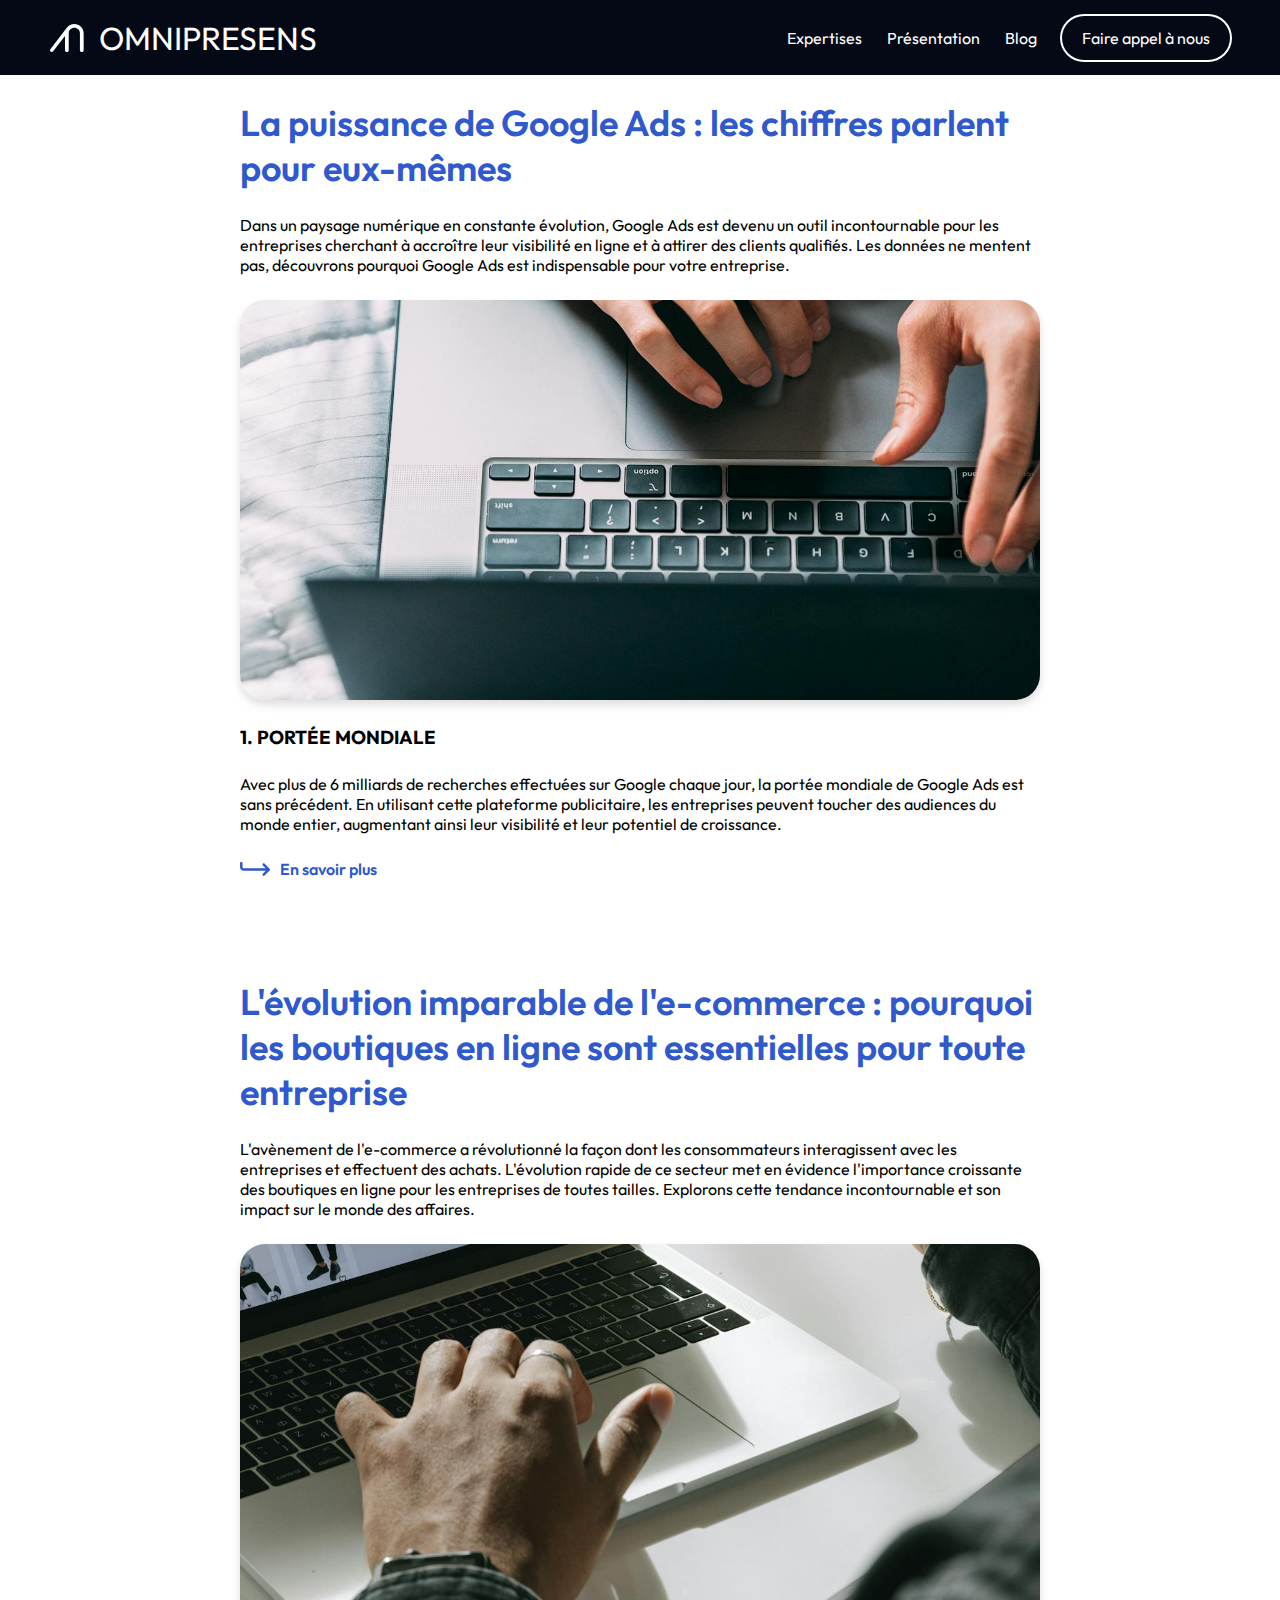
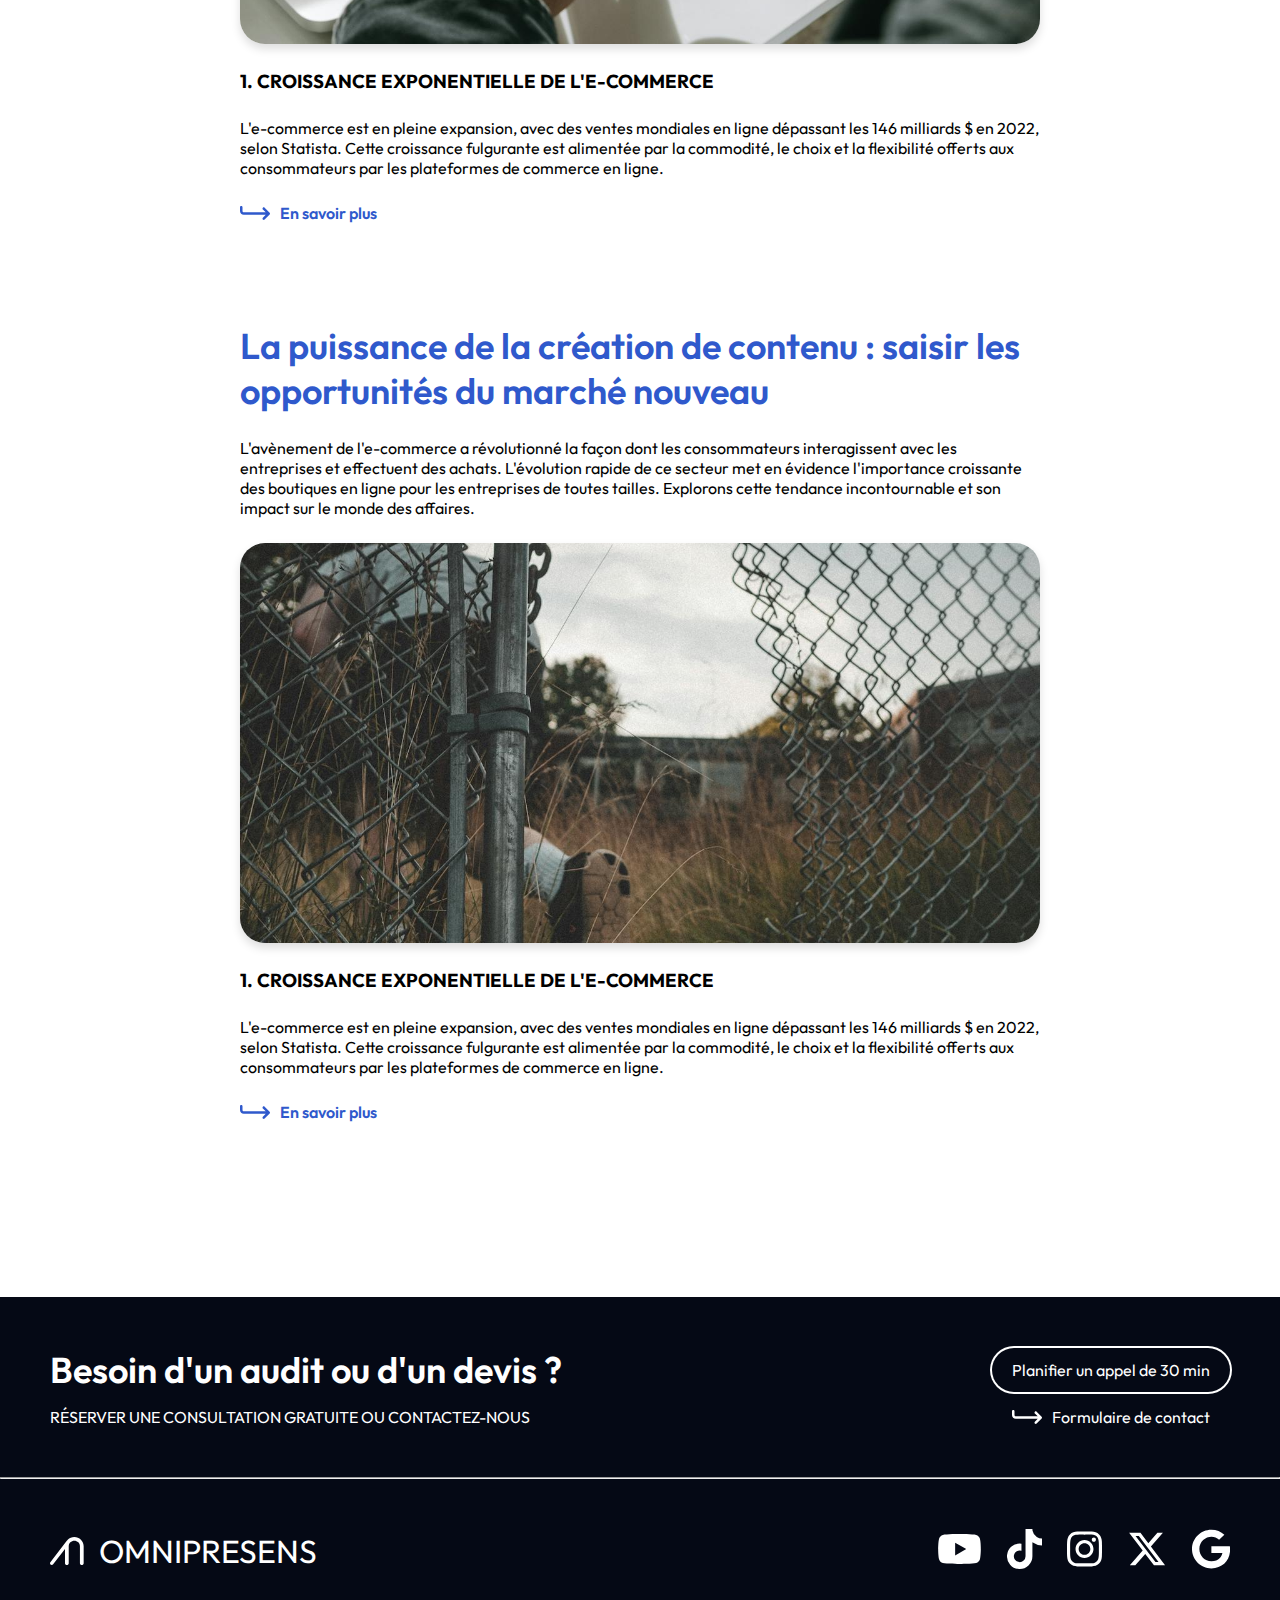
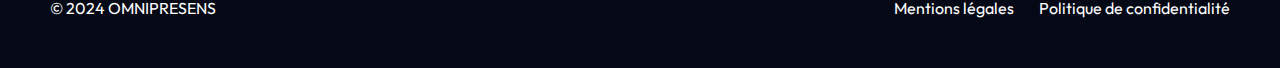
==== blog.html @ 5e4d5cdb "Update Blog" ====
<!DOCTYPE html>
<html lang="fr">
<head>
    <meta charset="UTF-8">
    <meta name="viewport" content="width=device-width, initial-scale=1.0">
    <title>Document</title>

    <link rel="stylesheet" href="style.css">
    <style>
        header {
            position: sticky !important;
            top: 0;
            left: 0;
        }

        #article__container {
            display: grid;
            gap: 100px;
            padding: 25px;
            margin-top: 0;
        }
        .article__view {
            display: flex;
            flex-direction: column;
            gap: 25px;
            width: min(800px, 100%);
            margin: 0 auto;
        }
        .article__view h2:hover {
            text-decoration: underline;
        }
        .article__view img {
            max-height: 400px;
            border-radius: 25px;
            box-shadow: 0 5px 10px 0 #00000022;
        }
    </style>
</head>
<body>


    <header class="dark" style="position: relative;">
        <nav>
            <ul>
                <li>
                    <a href="./index.html">
                        <svg width="61" height="50" viewBox="0 0 61 50" fill="none" xmlns="http://www.w3.org/2000/svg"><path fill-rule="evenodd" clip-rule="evenodd" d="M30.3488 16.6667H33.4434L33.4433 46.6667C33.4433 48.5076 31.951 50 30.11 50C28.2691 50 26.7767 48.5076 26.7767 46.6667L26.7767 21.3048L5.61653 48.7796C5.02387 49.5492 4.10759 50 3.1363 50C0.538128 50 -0.929254 47.0177 0.656084 44.9593L29.6411 7.32437C30.2302 6.45404 30.9044 5.63541 31.6582 4.88155C34.7838 1.75595 39.0231 0 43.4433 0C47.8636 0 52.1029 1.75595 55.2285 4.88155C58.3541 8.00716 60.11 12.2464 60.11 16.6667H53.4434C53.4434 14.0145 52.3898 11.471 50.5144 9.5956C48.6391 7.72023 46.0955 6.66666 43.4433 6.66666C40.7912 6.66666 38.2476 7.72023 36.3723 9.5956C34.4969 11.471 33.4433 14.0145 33.4433 16.6667L30.3488 16.6667ZM53.4433 46.6667C53.4433 48.5076 54.9357 50 56.7767 50C58.6176 50 60.11 48.5076 60.11 46.6667L60.11 16.6667H53.4433V46.6667Z" fill="#050915"/></svg>
                        OMNIPRESENS
                    </a>
                </li>
                <li><a href="./index.html">Expertises</a></li>
                <li><a href="">Présentation</a></li>
                <li><a href="./blog.html">Blog</a></li>
                <li><a href="" class="btn">Faire appel à nous</a></li>
                <li id="burger_menu" onclick="toggleNav()"><svg width="25" height="24" viewBox="0 0 25 24" fill="none" xmlns="http://www.w3.org/2000/svg"><rect x="10" y="0.5" width="15" height="3" rx="1.5" fill="white"/><rect y="10.5" width="25" height="3" rx="1.5" fill="white"/><rect x="5" y="20.5" width="20" height="3" rx="1.5" fill="white"/></svg></li>
            </ul>
            <ul id="nav_slider">
                <li><a href="./index.html">Expertises</a></li>
                <li><a href="">Présentation</a></li>
                <li><a href="./blog.html">Blog</a></li>
                <li><a href="" class="btn">Faire appel à nous</a></li>
            </ul>
        </nav>
    </header>


    <section id="article__container">
        
        <div class="article__view">
            <a href="./articles/La_puissance_de_Google_Ads.html"><h2 class="blue">La puissance de Google Ads : les chiffres parlent pour eux-mêmes</h2></a>
            <p>Dans un paysage numérique en constante évolution, Google Ads est devenu un outil incontournable pour les entreprises cherchant à accroître leur visibilité en ligne et à attirer des clients qualifiés. Les données ne mentent pas, découvrons pourquoi Google Ads est indispensable pour votre entreprise.</p>
            <img src="./images/pexels-greta-hoffman-7675870.jpg" alt="">
            <h3>1. Portée Mondiale</h3>
            <p>Avec plus de 6 milliards de recherches effectuées sur Google chaque jour, la portée mondiale de Google Ads est sans précédent. En utilisant cette plateforme publicitaire, les entreprises peuvent toucher des audiences du monde entier, augmentant ainsi leur visibilité et leur potentiel de croissance.</p>
            <a href="./articles/La_puissance_de_Google_Ads.html" class="btn2">
                <svg width="30" height="14" viewBox="0 0 30 14" fill="none" xmlns="http://www.w3.org/2000/svg"><path d="M2.50012 1.37326C2.50012 0.681819 1.9415 0.123198 1.25006 0.123198C0.55862 0.123198 -2.44181e-08 0.681819 -5.46419e-08 1.37326L-2.18568e-07 5.12344C-3.09068e-07 7.19386 1.67977 8.87363 3.75018 8.87363L25.7312 8.87363L22.8639 11.741C22.3756 12.2293 22.3756 13.0223 22.8639 13.5106C23.3522 13.9989 24.1452 13.9989 24.6335 13.5106L29.6338 8.51033C30.1221 8.02202 30.1221 7.22901 29.6338 6.74071L24.6335 1.74047C24.1452 1.25216 23.3522 1.25216 22.8639 1.74047C22.3756 2.22877 22.3756 3.02178 22.8639 3.51008L25.7312 6.3735L3.75018 6.3735C3.05874 6.3735 2.50012 5.81488 2.50012 5.12344L2.50012 1.37326Z" fill="#2F59CC"/></svg>
                En savoir plus
            </a>
        </div>

        <div class="article__view">
            <a href="./articles/L_evolution_imparable_de_l_e-commerce.html"><h2 class="blue">L'évolution imparable de l'e-commerce : pourquoi les boutiques en ligne sont essentielles pour toute entreprise</h2></a>
            <p>L'avènement de l'e-commerce a révolutionné la façon dont les consommateurs interagissent avec les entreprises et effectuent des achats. L'évolution rapide de ce secteur met en évidence l'importance croissante des boutiques en ligne pour les entreprises de toutes tailles. Explorons cette tendance incontournable et son impact sur le monde des affaires.</p>
            <img src="./images/pexels-ivan-samkov-7620629.jpg" alt="">
            <h3>1. Croissance Exponentielle de l'E-commerce</h3>
            <p>L'e-commerce est en pleine expansion, avec des ventes mondiales en ligne dépassant les 146 milliards $ en 2022, selon Statista. Cette croissance fulgurante est alimentée par la commodité, le choix et la flexibilité offerts aux consommateurs par les plateformes de commerce en ligne.</p>
            <a href="./articles/L_evolution_imparable_de_l_e-commerce.html" class="btn2">
                <svg width="30" height="14" viewBox="0 0 30 14" fill="none" xmlns="http://www.w3.org/2000/svg"><path d="M2.50012 1.37326C2.50012 0.681819 1.9415 0.123198 1.25006 0.123198C0.55862 0.123198 -2.44181e-08 0.681819 -5.46419e-08 1.37326L-2.18568e-07 5.12344C-3.09068e-07 7.19386 1.67977 8.87363 3.75018 8.87363L25.7312 8.87363L22.8639 11.741C22.3756 12.2293 22.3756 13.0223 22.8639 13.5106C23.3522 13.9989 24.1452 13.9989 24.6335 13.5106L29.6338 8.51033C30.1221 8.02202 30.1221 7.22901 29.6338 6.74071L24.6335 1.74047C24.1452 1.25216 23.3522 1.25216 22.8639 1.74047C22.3756 2.22877 22.3756 3.02178 22.8639 3.51008L25.7312 6.3735L3.75018 6.3735C3.05874 6.3735 2.50012 5.81488 2.50012 5.12344L2.50012 1.37326Z" fill="#2F59CC"/></svg>
                En savoir plus
            </a>
        </div>

        <div class="article__view">
            <a href="./articles/La_puissance_de_la_création_de_contenu.html"><h2 class="blue">La puissance de la création de contenu : saisir les opportunités du marché nouveau</h2></a>
            <p>L'avènement de l'e-commerce a révolutionné la façon dont les consommateurs interagissent avec les entreprises et effectuent des achats. L'évolution rapide de ce secteur met en évidence l'importance croissante des boutiques en ligne pour les entreprises de toutes tailles. Explorons cette tendance incontournable et son impact sur le monde des affaires.</p>
            <img src="./images/pexels-zachtheshoota-2953898.jpg" alt="">
            <h3>1. Croissance Exponentielle de l'E-commerce</h3>
            <p>L'e-commerce est en pleine expansion, avec des ventes mondiales en ligne dépassant les 146 milliards $ en 2022, selon Statista. Cette croissance fulgurante est alimentée par la commodité, le choix et la flexibilité offerts aux consommateurs par les plateformes de commerce en ligne.</p>
            <a href="./articles/La_puissance_de_la_création_de_contenu.html" class="btn2">
                <svg width="30" height="14" viewBox="0 0 30 14" fill="none" xmlns="http://www.w3.org/2000/svg"><path d="M2.50012 1.37326C2.50012 0.681819 1.9415 0.123198 1.25006 0.123198C0.55862 0.123198 -2.44181e-08 0.681819 -5.46419e-08 1.37326L-2.18568e-07 5.12344C-3.09068e-07 7.19386 1.67977 8.87363 3.75018 8.87363L25.7312 8.87363L22.8639 11.741C22.3756 12.2293 22.3756 13.0223 22.8639 13.5106C23.3522 13.9989 24.1452 13.9989 24.6335 13.5106L29.6338 8.51033C30.1221 8.02202 30.1221 7.22901 29.6338 6.74071L24.6335 1.74047C24.1452 1.25216 23.3522 1.25216 22.8639 1.74047C22.3756 2.22877 22.3756 3.02178 22.8639 3.51008L25.7312 6.3735L3.75018 6.3735C3.05874 6.3735 2.50012 5.81488 2.50012 5.12344L2.50012 1.37326Z" fill="#2F59CC"/></svg>
                En savoir plus
            </a>
        </div>

    </section>


    <footer class="dark">

        <div class="devis">
            <div>
                <h2>Besoin d'un audit ou d'un devis ?</h2>
                <p class="uppercase">Réserver une consultation gratuite ou contactez-nous</p>
            </div>
            <div>
                <a href="" class="btn">Planifier un appel de 30 min</a>
                <a href="" class="btn2">
                    <svg width="30" height="14" viewBox="0 0 30 14" fill="none" xmlns="http://www.w3.org/2000/svg"><path d="M2.50012 1.37326C2.50012 0.681819 1.9415 0.123198 1.25006 0.123198C0.55862 0.123198 -2.44181e-08 0.681819 -5.46419e-08 1.37326L-2.18568e-07 5.12344C-3.09068e-07 7.19386 1.67977 8.87363 3.75018 8.87363L25.7312 8.87363L22.8639 11.741C22.3756 12.2293 22.3756 13.0223 22.8639 13.5106C23.3522 13.9989 24.1452 13.9989 24.6335 13.5106L29.6338 8.51033C30.1221 8.02202 30.1221 7.22901 29.6338 6.74071L24.6335 1.74047C24.1452 1.25216 23.3522 1.25216 22.8639 1.74047C22.3756 2.22877 22.3756 3.02178 22.8639 3.51008L25.7312 6.3735L3.75018 6.3735C3.05874 6.3735 2.50012 5.81488 2.50012 5.12344L2.50012 1.37326Z" fill="#2F59CC"/></svg>
                    Formulaire de contact
                </a>
            </div>
        </div>

        <hr>

        <div id="footer">
            <div>
                <a href="./index.html">
                    <svg width="61" height="50" viewBox="0 0 61 50" fill="none" xmlns="http://www.w3.org/2000/svg"><path fill-rule="evenodd" clip-rule="evenodd" d="M30.3488 16.6667H33.4434L33.4433 46.6667C33.4433 48.5076 31.951 50 30.11 50C28.2691 50 26.7767 48.5076 26.7767 46.6667L26.7767 21.3048L5.61653 48.7796C5.02387 49.5492 4.10759 50 3.1363 50C0.538128 50 -0.929254 47.0177 0.656084 44.9593L29.6411 7.32437C30.2302 6.45404 30.9044 5.63541 31.6582 4.88155C34.7838 1.75595 39.0231 0 43.4433 0C47.8636 0 52.1029 1.75595 55.2285 4.88155C58.3541 8.00716 60.11 12.2464 60.11 16.6667H53.4434C53.4434 14.0145 52.3898 11.471 50.5144 9.5956C48.6391 7.72023 46.0955 6.66666 43.4433 6.66666C40.7912 6.66666 38.2476 7.72023 36.3723 9.5956C34.4969 11.471 33.4433 14.0145 33.4433 16.6667L30.3488 16.6667ZM53.4433 46.6667C53.4433 48.5076 54.9357 50 56.7767 50C58.6176 50 60.11 48.5076 60.11 46.6667L60.11 16.6667H53.4433V46.6667Z" fill="#050915"/></svg>
                    OMNIPRESENS
                </a>
                <a href=""><svg xmlns="http://www.w3.org/2000/svg" viewBox="0 0 576 512"><!--!Font Awesome Free 6.5.2 by @fontawesome - https://fontawesome.com License - https://fontawesome.com/license/free Copyright 2024 Fonticons, Inc.--><path d="M549.7 124.1c-6.3-23.7-24.8-42.3-48.3-48.6C458.8 64 288 64 288 64S117.2 64 74.6 75.5c-23.5 6.3-42 24.9-48.3 48.6-11.4 42.9-11.4 132.3-11.4 132.3s0 89.4 11.4 132.3c6.3 23.7 24.8 41.5 48.3 47.8C117.2 448 288 448 288 448s170.8 0 213.4-11.5c23.5-6.3 42-24.2 48.3-47.8 11.4-42.9 11.4-132.3 11.4-132.3s0-89.4-11.4-132.3zm-317.5 213.5V175.2l142.7 81.2-142.7 81.2z"/></svg></a>
                <a href=""><svg xmlns="http://www.w3.org/2000/svg" viewBox="0 0 448 512"><!--!Font Awesome Free 6.5.2 by @fontawesome - https://fontawesome.com License - https://fontawesome.com/license/free Copyright 2024 Fonticons, Inc.--><path d="M448 209.9a210.1 210.1 0 0 1 -122.8-39.3V349.4A162.6 162.6 0 1 1 185 188.3V278.2a74.6 74.6 0 1 0 52.2 71.2V0l88 0a121.2 121.2 0 0 0 1.9 22.2h0A122.2 122.2 0 0 0 381 102.4a121.4 121.4 0 0 0 67 20.1z"/></svg></a>
                <a href="https://www.instagram.com/omnipresens.fr/" target="_blank"><svg xmlns="http://www.w3.org/2000/svg" viewBox="0 0 448 512"><!--!Font Awesome Free 6.5.2 by @fontawesome - https://fontawesome.com License - https://fontawesome.com/license/free Copyright 2024 Fonticons, Inc.--><path d="M224.1 141c-63.6 0-114.9 51.3-114.9 114.9s51.3 114.9 114.9 114.9S339 319.5 339 255.9 287.7 141 224.1 141zm0 189.6c-41.1 0-74.7-33.5-74.7-74.7s33.5-74.7 74.7-74.7 74.7 33.5 74.7 74.7-33.6 74.7-74.7 74.7zm146.4-194.3c0 14.9-12 26.8-26.8 26.8-14.9 0-26.8-12-26.8-26.8s12-26.8 26.8-26.8 26.8 12 26.8 26.8zm76.1 27.2c-1.7-35.9-9.9-67.7-36.2-93.9-26.2-26.2-58-34.4-93.9-36.2-37-2.1-147.9-2.1-184.9 0-35.8 1.7-67.6 9.9-93.9 36.1s-34.4 58-36.2 93.9c-2.1 37-2.1 147.9 0 184.9 1.7 35.9 9.9 67.7 36.2 93.9s58 34.4 93.9 36.2c37 2.1 147.9 2.1 184.9 0 35.9-1.7 67.7-9.9 93.9-36.2 26.2-26.2 34.4-58 36.2-93.9 2.1-37 2.1-147.8 0-184.8zM398.8 388c-7.8 19.6-22.9 34.7-42.6 42.6-29.5 11.7-99.5 9-132.1 9s-102.7 2.6-132.1-9c-19.6-7.8-34.7-22.9-42.6-42.6-11.7-29.5-9-99.5-9-132.1s-2.6-102.7 9-132.1c7.8-19.6 22.9-34.7 42.6-42.6 29.5-11.7 99.5-9 132.1-9s102.7-2.6 132.1 9c19.6 7.8 34.7 22.9 42.6 42.6 11.7 29.5 9 99.5 9 132.1s2.7 102.7-9 132.1z"/></svg></a>
                <a href=""><svg xmlns="http://www.w3.org/2000/svg" viewBox="0 0 512 512"><!--!Font Awesome Free 6.5.2 by @fontawesome - https://fontawesome.com License - https://fontawesome.com/license/free Copyright 2024 Fonticons, Inc.--><path d="M389.2 48h70.6L305.6 224.2 487 464H345L233.7 318.6 106.5 464H35.8L200.7 275.5 26.8 48H172.4L272.9 180.9 389.2 48zM364.4 421.8h39.1L151.1 88h-42L364.4 421.8z"/></svg></a>
                <a href=""><svg xmlns="http://www.w3.org/2000/svg" viewBox="0 0 488 512"><!--!Font Awesome Free 6.5.2 by @fontawesome - https://fontawesome.com License - https://fontawesome.com/license/free Copyright 2024 Fonticons, Inc.--><path d="M488 261.8C488 403.3 391.1 504 248 504 110.8 504 0 393.2 0 256S110.8 8 248 8c66.8 0 123 24.5 166.3 64.9l-67.5 64.9C258.5 52.6 94.3 116.6 94.3 256c0 86.5 69.1 156.6 153.7 156.6 98.2 0 135-70.4 140.8-106.9H248v-85.3h236.1c2.3 12.7 3.9 24.9 3.9 41.4z"/></svg></a>
            </div>
            <div>
                <p>© 2024 OMNIPRESENS</p>
                <a href="">Mentions légales</a>
                <a href="">Politique de confidentialité</a>
            </div>
        </div>

    </footer>



    <script src="./script.js"></script>

    
</body>
</html>
---- style.css ----
@import url('https://fonts.googleapis.com/css2?family=Outfit:wght@100..900&display=swap');

/* // <uniquifier>: Use a unique and descriptive class name
// <weight>: Use a value from 100 to 900 */

.outfit-regular {
    font-family: "Outfit", sans-serif;
    font-optical-sizing: auto;
    font-weight: 400;
    font-style: normal;
}


:root {
    --main-color: #2f59cc;
    --bg-color: #050915;
    --gray-color: #9DA2AF;
    --marge: 50px;
    --decal: 50px;
    --min-size: 1380px;
    --max-size: 1380px;
}


*,
*::before,
*::after {
    position: relative;
    box-sizing: border-box;
    padding: 0;
    margin: 0;
    list-style: none;
    color: #000;
    text-decoration: none;
}


.btn {
    text-align: center;
    padding: 12px 20px;
    border-radius: 100vh;
    box-shadow: 0 0 0 2px var(--main-color);
    color: var(--main-color);
    width: fit-content;
    font-weight: 600;
    transition: all 150ms ease-out;
}
.btn:hover {
    background-color: var(--main-color);
    color: #fff;
}
.btn2 {
    display: flex;
    align-items: center;
    gap: 10px;
    font-weight: 600;
    color: var(--main-color);
    width: fit-content;
}

.container {
    display: flex;
    align-items: center;
    max-width: var(--min-size);
    gap: var(--marge);
    margin: 0 auto;
    flex-wrap: wrap;
    /* overflow: hidden; */
    padding: var(--marge);
}
.container > * {
    display: flex;
    flex-direction: column;
    gap: 25px;
    flex-grow: 1;
    flex-basis: 0;
}
/* .container > div::before {
    content: "";
    position: absolute;
    width: 100%;
    height: 100%;
    background-color: var(--main-color);
    opacity: .1;
    border-radius: 25px;
} */

.dark {
    background-color: var(--bg-color);
}
.dark * {
    color: #fff;
    fill: #fff;
}
.dark a::before {
    content: "";
    position: absolute;
    bottom: -2px;
    left: unset;
    right: 0;
    background-color: #fff;
    height: 2px;
    width: 0%;
    transition: all 150ms linear;
}
.dark a:hover::before {
    width: 100%;
    left: 0;
    right: unset;
}
.dark .btn {
    box-shadow: 0 0 0 2px #fff;
    font-weight: 400;
}
.dark .btn::before, .dark .btn2::before, header ul:first-child li:last-child a::before {
    display: none;
}
.dark .btn:hover {
    background-color: #fff;
    color: var(--bg-color);
}
.dark .btn2, .dark .btn2 svg {
    font-weight: 400;
    fill: #fff;
}
.dark .container, header nav ul:first-child {
    max-width: var(--max-size);
}
.dark .container > div::before {
    display: none;
}

.blue {
    color: var(--main-color);
}

.gray {
    color: var(--gray-color);
}

.uppercase, h3 {
    text-transform: uppercase;
}

.bold {
    font-weight: 600;
    color: inherit;
}

section, footer {
    margin-top: 150px;
    /* padding: var(--marge); */
}
section img {
    object-fit: cover;
    width: 100%;
}

h2 {
    font-size: 36px;
    font-weight: 600;
}


html {
    scroll-behavior: smooth;
}


body {
    font-family: "Outfit", sans-serif;
    font-optical-sizing: auto;
    font-weight: 400;
    font-style: normal;
    font-size: 16px;
    min-width: 325px;
}

header {
    position: fixed;
    top: 0;
    left: 0;
    z-index: 999;
    width: 100%;
}
header nav ul:first-child {
    margin: 0 auto;
    height: 75px;
    padding: 0 var(--marge);
}
header ul:first-child li:first-child {
    margin-right: auto;
}
header ul:first-child li:first-child a, header ul:first-child, #footer div:first-child a:first-child {
    display: flex;
    align-items: center;
    gap: 15px;
}
header ul:first-child li:first-child a, #footer div:first-child a:first-child {
    font-size: 32px;
}
header ul:first-child li:first-child a::before {
    display: none;
}
header a svg, #footer div:first-child a:first-child svg {
    height: 28px;
    width: fit-content;
}
header ul:first-child {
    gap: 25px;
}
header #burger_menu {
    display: none;
}
header ul:last-child {
    position: absolute;
    top: 100%;
    width: 100%;
    display: grid;
    place-items: center;
    gap: var(--marge);
    align-items: center;
    background-color: var(--bg-color);
    padding: var(--marge);
    visibility: hidden;
}
.active {
    visibility: hidden !important;
}


#landing {
    margin: 0;
    height: min(100vh, 1000px);
    overflow: hidden;
}
#landing .container {
    max-width: var(--min-size);
    height: 100%;
}
#landing .container > div {
    align-self: center;
}
h1 {
    font-size: 64px;
    max-width: 600px;
    font-weight: 400;
}
#landing p {
    max-width: 400px;
}
#landing #expertise::after {
    content: "";
    position: absolute;
    width: 2px;
    height: 36px;
    bottom: 3px;
    right: -5px;
    background-color: #fff;
    animation: writeBar 1000ms infinite;
}
#phone_container {
    position: absolute;
    width: 65%;
    height: 100%;
    bottom: 0;
    right: 0;
}
.phone_anim {
    position: absolute;
    top: 0;
    right: var(--marge);
    height: 100%;
    width: 100%;
    margin: auto 0;
}
.phone_anim::-webkit-media-controls {
    display: none; /* Masquer les contrôles de lecture */
}


@keyframes writeBar {
    0% {
        visibility: visible;
        opacity: 1;
    }
    50% {
        visibility: visible;
        opacity: 1;
    }
    100% {
        visibility: hidden;
        opacity: 0;
    }
}


#expertises .container > div::before {
    top: var(--decal);
    left: var(--decal);
}
#expertises img {
    height: 250px;
    border-radius: 100px 0 100px 0;
}

#slider {
    display: flex;
    gap: var(--marge);
    padding: 25px 0 !important;
    max-width: var(--min-size) !important;
    margin: 0 auto;
    overflow-x: auto;
}
.slide {
    display: flex;
    flex-direction: column;
    flex-grow: 1;
    flex-basis: 0;
    gap: 25px;
    padding: 25px;
    min-width: 350px;
    border-radius: 25px;
    box-shadow: 5px 5px 15px 0 rgba(0, 0, 0, 0.15);
}
.slide:first-child {
    margin-left: var(--marge);
}
.slide:last-child {
    margin-right: var(--marge);
}
.slide > div {
    display: grid;
    place-items: center;
    background-color: var(--main-color);
    width: fit-content;
    padding: 15px;
    border-radius: 10px;
}
.slide a {
    margin-top: auto;
}


#Nous .container > div::before {
    top: var(--decal);
    right: var(--decal);
}
#Nous img {
    height: 350px;
    border-radius: 0 100px 0 100px;
}


#qualité .container {
    align-items: start;
}
#qualité .container > div:first-child p {
    font-size: 20px;
}
#qualité .container .grid {
    display: grid;
    grid-template-columns: repeat(auto-fit, minmax(275px, 1fr)); /* Utilise auto-fit pour faire en sorte que les éléments s'ajustent automatiquement à la taille de l'écran */
    grid-gap: var(--marge); /* Espacement entre les éléments */
}
#qualité .container .grid .item {
    padding: 25px;
    background-image: radial-gradient(circle at top right, rgba(255, 255, 255, .1), #ffffff00);
}
.devis {
    display: flex;
    align-items: center;
    max-width: var(--max-size);
    margin: 0 auto;
    margin-top: 25px;
    padding: var(--marge);
    justify-content: space-between;
    flex-wrap: wrap;
    gap: 50px;
}
.devis > div {
    display: grid;
    gap: 15px;
}
.devis > div:last-child {
    place-items: center;
}




#seo .container > img {
    height: 350px;
    border-radius: 100px 0 100px 0;
}
#seo .container > div::before {
    bottom: var(--decal);
    left: var(--decal);
}
#seo .container > div .stats {
    display: flex;
    align-items: center;
    justify-content: center;
}
#seo .container > div .stat {
    display: flex;
    flex-direction: column;
    align-items: center;
}
#seo .container > div .stat span:first-child {
    font-size: 36px;
    font-weight: 600;
}
#seo .container > div .stat span:last-child {
    font-size: 24px;
    font-weight: 600;
}



#boutique .container > img {
    height: 350px;
    border-radius: 0 100px 0 100px;
}
#boutique .container > div::before {
    bottom: var(--decal);
    right: var(--decal);
}
#boutique .apps {
    display: flex;
    justify-content: space-around;
}
#boutique .apps img {
    height: 50px;
    width: fit-content;
    object-fit: contain;
}


#contenu {
    height: min(100vh, 1000px);
    background-repeat: no-repeat;
    background-size: cover;
    background-position: center;
    background-image: url('./images/img5.jpg');
}
#contenu::before {
    content: "";
    position: absolute;
    top: 0;
    left: 0;
    width: 100%;
    height: 100%;
    /* background-image: linear-gradient(to top, #000, rgba(0, 0, 0, 0) 65%);
    opacity: 0.65; */
    background-image: linear-gradient(10deg, var(--bg-color) 30%, #05091500 60%);
    z-index: 997;
}
#contenu .container {
    height: 100%;
    align-items: end;
    z-index: 998;
}
#contenu .container > div {
    max-width: 650px;
}
#video-bg {
    position: absolute;
    top: 0;
    left: 0;
    width: 100%;
    height: 100%;
    object-fit: cover;
}
#video-bg::-webkit-media-controls {
    display: none; /* Masquer les contrôles de lecture */
}


#articles {
    padding: 0 !important;
}
#articles h2 {
    text-align: center;
    margin-bottom: 25px;
}
#articles__container {
    display: flex;
    gap: var(--marge);
    padding: 25px 0 !important;
    max-width: var(--min-size) !important;
    margin: 0 auto;
    overflow-x: auto;
}
.article {
    display: flex;
    flex-direction: column;
    justify-content: end;
    flex-grow: 1;
    flex-basis: 0;
    gap: 25px;
    padding: 25px;
    min-width: 350px;
    height: 600px;
    border-radius: 25px;
    box-shadow: 5px 5px 15px 0 rgba(0, 0, 0, 0.15);
    background-size: cover;
    overflow: hidden;
}
.article::before {
    content: "";
    position: absolute;
    width: 100%;
    height: 100%;
    bottom: 0;
    left: 0;
    background-image: linear-gradient(to top, rgba(0, 0, 0, 0.75), rgba(0, 0, 0, 0) 75%);
}
.article:first-child {
    margin-left: var(--marge);
}
.article:last-child {
    margin-right: var(--marge);
}
.article * {
    fill: #fff;
    color: #fff;
}


footer > div {
    padding: var(--marge);
}
footer .devis {
    padding-bottom: 0;
}
footer > div:last-child {
    padding-top: 0;
}
footer hr {
    margin: 50px auto;
    max-width: calc(var(--max-size) - 2*var(--marge));
    padding: 0 var(--marge);
}
#footer {
    max-width: var(--max-size);
    margin: 0 auto;
}
#footer > div {
    display: flex;
    flex-wrap: wrap;
    gap: 25px;
}
#footer > div:first-child {
    margin-bottom: 25px;
}
#footer > div:first-child *::before {
    display: none;
}
#footer > div *:first-child {
    margin-right: auto;
}
#footer a svg {
    height: 40px;
}



/* Largeur de la barre de défilement */
::-webkit-scrollbar {
    width: 5px; /* Changez la largeur selon vos préférences */
    height: 5px;
}

/* Couleur de fond de la barre de défilement */
::-webkit-scrollbar-track {
    background: #fff; /* Changez la couleur selon vos préférences */
}

/* Couleur de remplissage de la barre de défilement */
::-webkit-scrollbar-thumb {
    background: var(--bg-color); /* Changez la couleur selon vos préférences */
}

/* Ajouter une bordure à la barre de défilement */
::-webkit-scrollbar-thumb:hover {
    background: #050915ee; /* Changez la couleur selon vos préférences */
}




@media (max-width: 950px) {
    header ul:first-child li {
        display: none;
    }
    header #burger_menu, header ul:first-child li:first-child {
        display: initial;
    }

    .active {
        visibility: visible !important;
    }
}


@media (max-width: 900px) {
    :root {
        --marge: 25px;
        --decal: 50px;
    }
}


@media (max-width: 800px) {
    .container {
        flex-direction: column;
    }

    #contenu .container > div {
        place-content: end;
    }

    #landing {
        height: max(100vh,800px);
    }
    #landing .container > div {
        padding-top: 75px;
        place-content: top;
        width: 100%;
    }
    #phone_container {
        bottom: 0;
        right: 0;
    }
    .phone_anim {
        top: 25%;
        right: var(--marge);
        height: 125%;
        width: 100%;
        margin: auto 0;
    }
}

@media (max-height: 600px) {
    .phone_anim {
        opacity: 0.5;
    }
}

@media (max-width: 650px) {
    .container > img {
        height: 200px !important;
    }
}

@media (max-width: 450px) {
    .devis > div:last-child {
        width: 100%;
    }    

    .btn, .btn2 {
        width: 100%;
    }
    .btn {
        background-color: var(--main-color);
        color: #fff;
    }
    .dark .btn {
        background-color: #fff;
        color: var(--bg-color);
    }
    .btn2 {
        justify-content: center;
    }

    h1 {
        font-size: 48px;
    }
    h2 {
        font-size: 28px;
    }

    header ul:last-child li:last-child {
        display: flex;
        width: 100%;
    }

    section, footer {
        margin-top: 75px;
    }

    .slide a, .article a {
        width: fit-content !important;
    }
}

@media (max-width: 375px) {
    header ul:first-child li:first-child a {
        display: initial;
    }
}
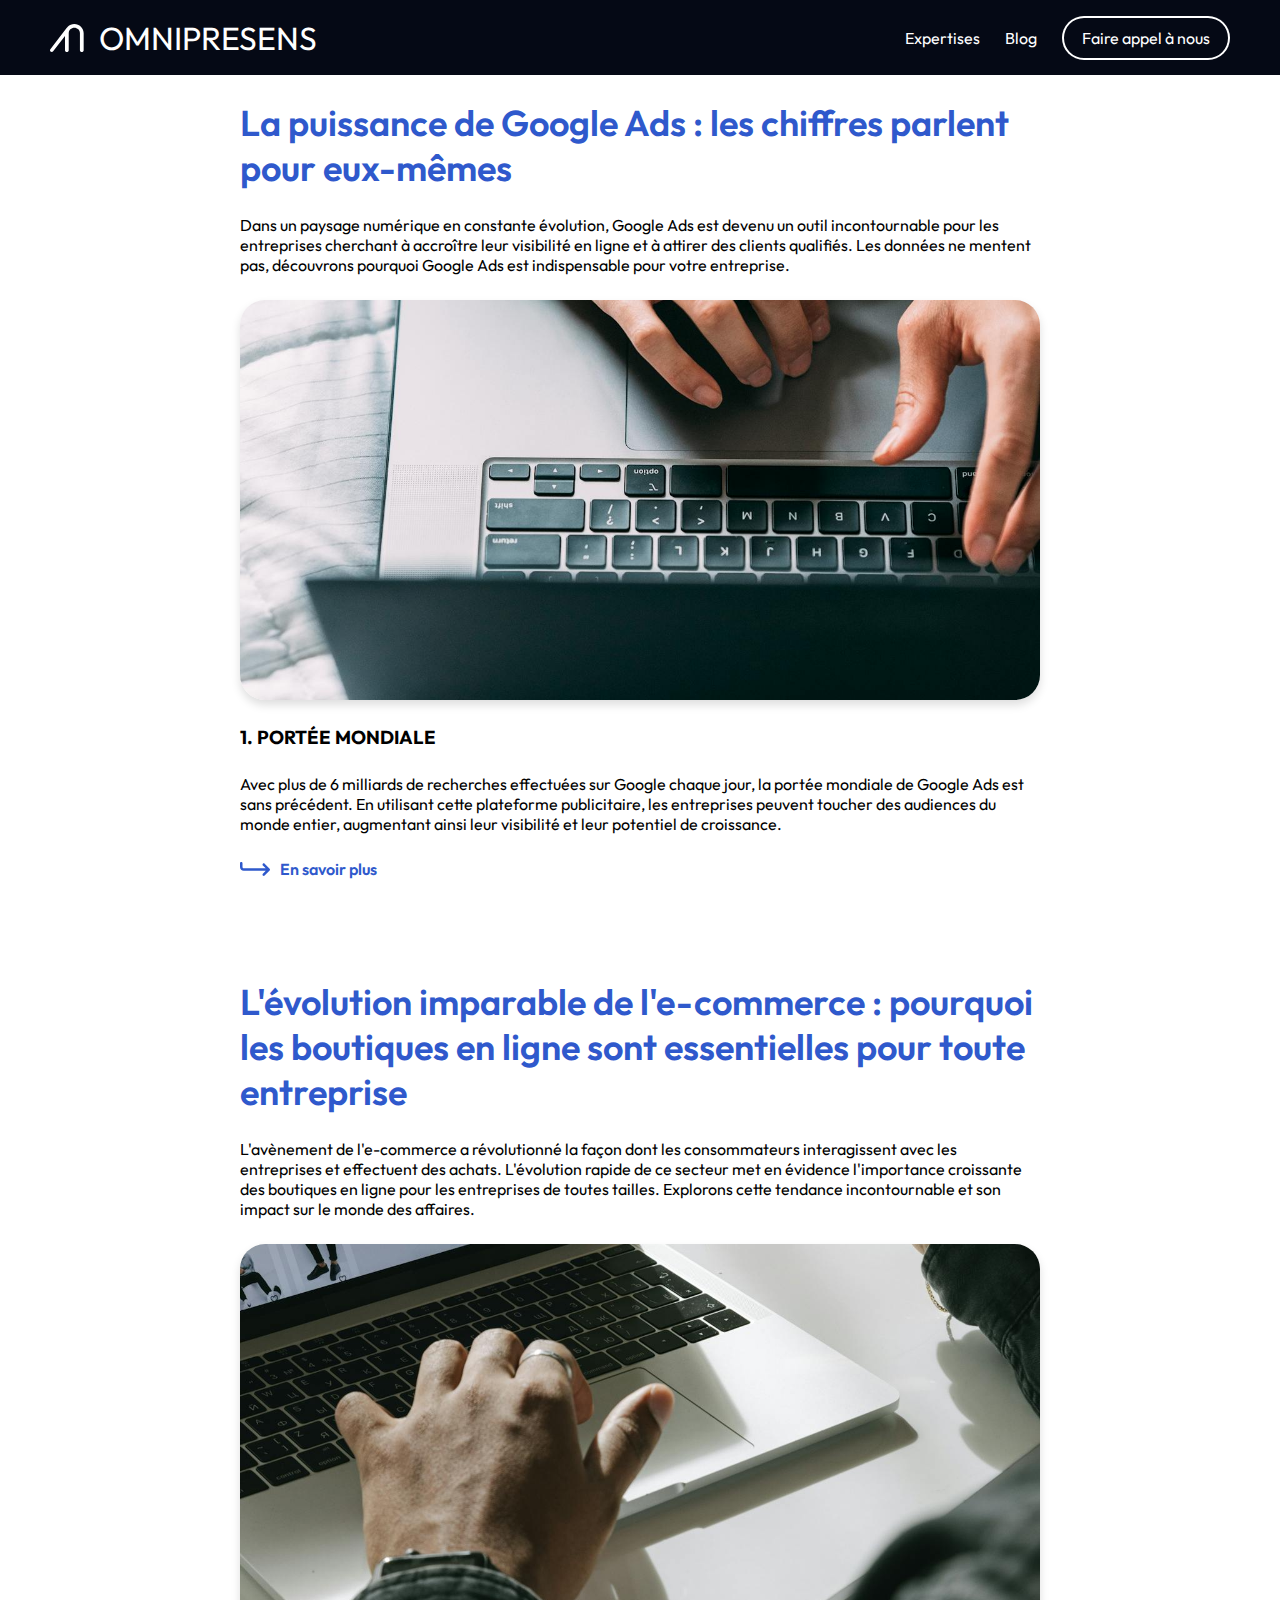
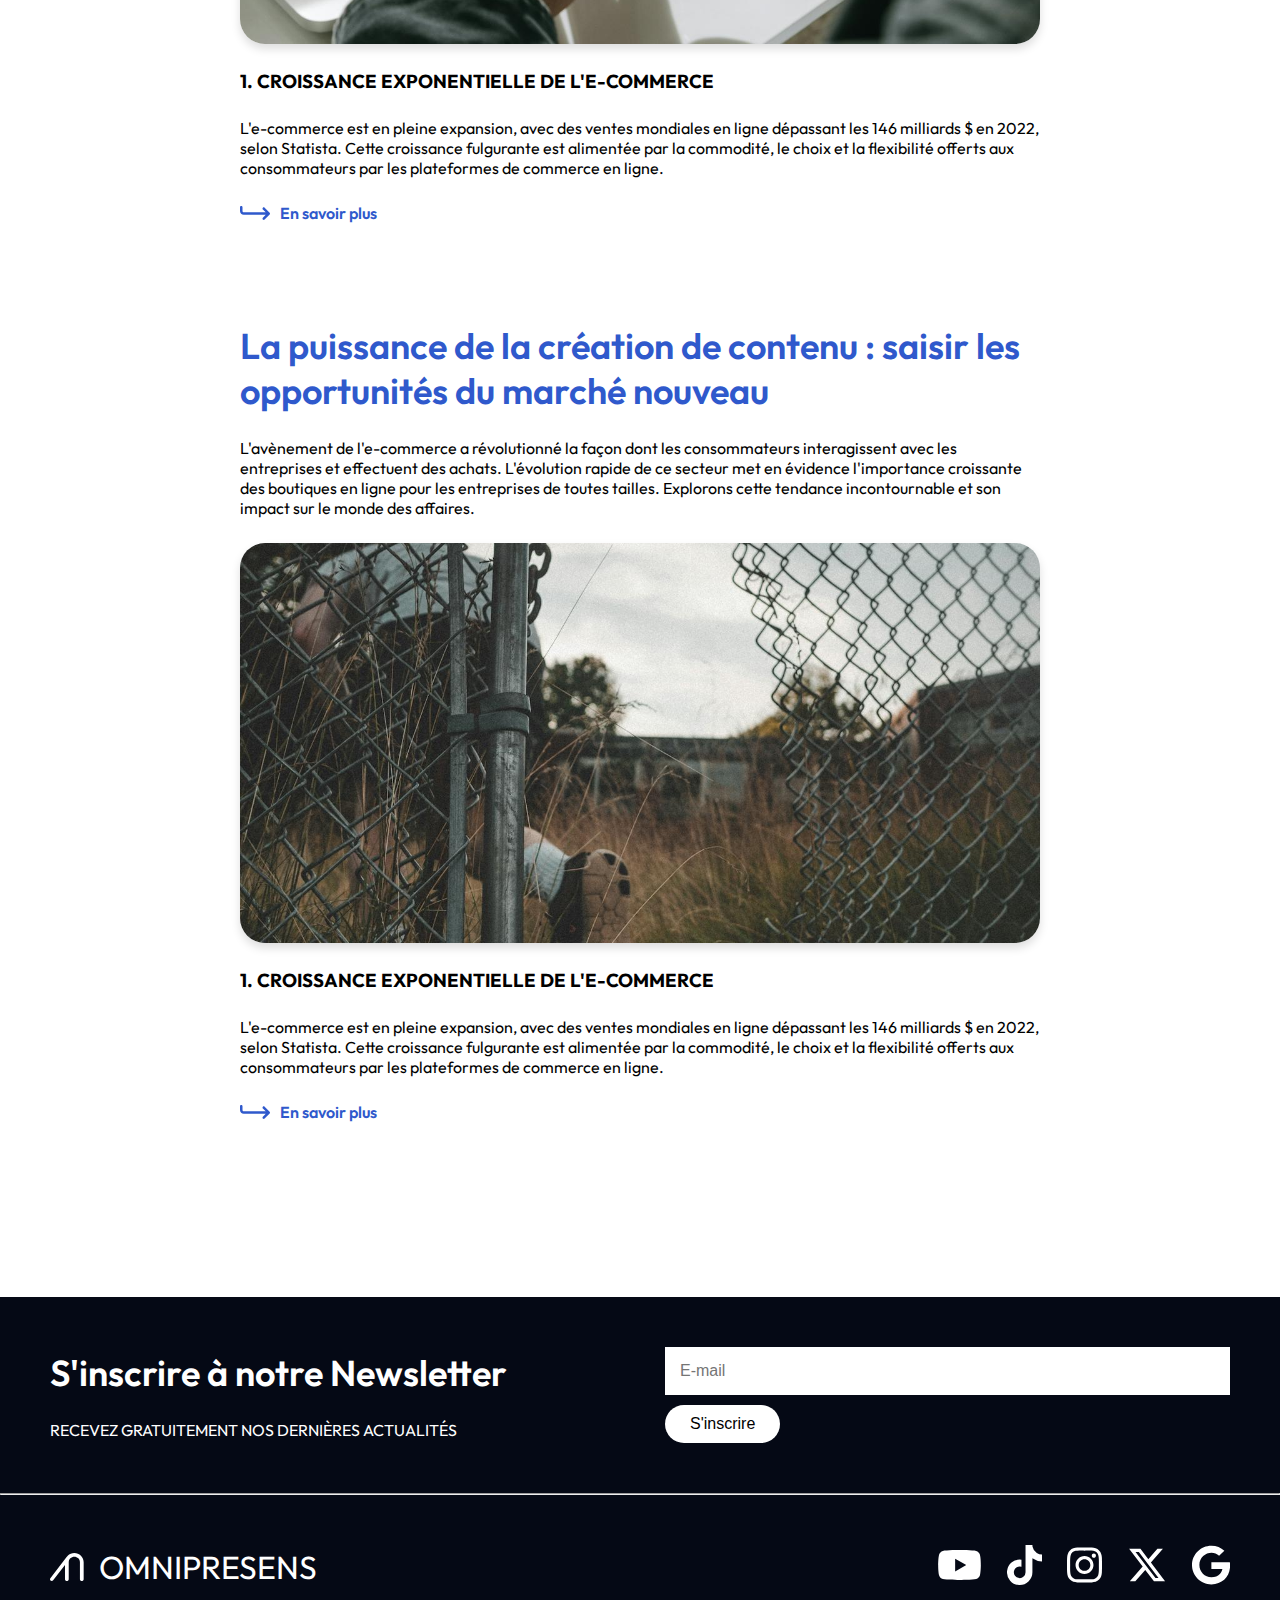
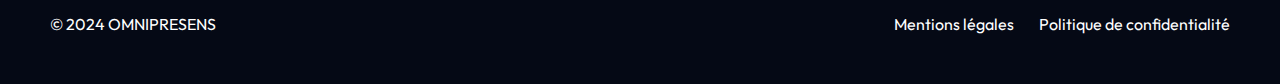
==== commit e69a3d0e: "Update Newsletter + Team page delete" ====
--- a/blog.html
+++ b/blog.html
@@ -39,7 +39,7 @@
 <body>
 
 
-    <header class="dark" style="position: relative;">
+    <header class="dark">
         <nav>
             <ul>
                 <li>
@@ -49,16 +49,14 @@
                     </a>
                 </li>
                 <li><a href="./index.html">Expertises</a></li>
-                <li><a href="">Présentation</a></li>
                 <li><a href="./blog.html">Blog</a></li>
-                <li><a href="" class="btn">Faire appel à nous</a></li>
+                <li><a href="./contact.html" class="btn">Faire appel à nous</a></li>
                 <li id="burger_menu" onclick="toggleNav()"><svg width="25" height="24" viewBox="0 0 25 24" fill="none" xmlns="http://www.w3.org/2000/svg"><rect x="10" y="0.5" width="15" height="3" rx="1.5" fill="white"/><rect y="10.5" width="25" height="3" rx="1.5" fill="white"/><rect x="5" y="20.5" width="20" height="3" rx="1.5" fill="white"/></svg></li>
             </ul>
             <ul id="nav_slider">
                 <li><a href="./index.html">Expertises</a></li>
-                <li><a href="">Présentation</a></li>
                 <li><a href="./blog.html">Blog</a></li>
-                <li><a href="" class="btn">Faire appel à nous</a></li>
+                <li><a href="./contact.html" class="btn">Faire appel à nous</a></li>
             </ul>
         </nav>
     </header>
@@ -67,7 +65,7 @@
     <section id="article__container">
         
         <div class="article__view">
-            <a href="./articles/La_puissance_de_Google_Ads.html"><h2 class="blue">La puissance de Google Ads : les chiffres parlent pour eux-mêmes</h2></a>
+            <a href="./articles/La_puissance_de_GoogleAds.html"><h2 class="blue">La puissance de Google Ads : les chiffres parlent pour eux-mêmes</h2></a>
             <p>Dans un paysage numérique en constante évolution, Google Ads est devenu un outil incontournable pour les entreprises cherchant à accroître leur visibilité en ligne et à attirer des clients qualifiés. Les données ne mentent pas, découvrons pourquoi Google Ads est indispensable pour votre entreprise.</p>
             <img src="./images/pexels-greta-hoffman-7675870.jpg" alt="">
             <h3>1. Portée Mondiale</h3>
@@ -107,18 +105,15 @@
 
     <footer class="dark">
 
-        <div class="devis">
-            <div>
-                <h2>Besoin d'un audit ou d'un devis ?</h2>
-                <p class="uppercase">Réserver une consultation gratuite ou contactez-nous</p>
+        <div class="container">
+            <div class="show">
+                <h2>S'inscrire à notre Newsletter</h2>
+                <p class="uppercase">Recevez gratuitement nos dernières actualités</p>
             </div>
-            <div>
-                <a href="" class="btn">Planifier un appel de 30 min</a>
-                <a href="" class="btn2">
-                    <svg width="30" height="14" viewBox="0 0 30 14" fill="none" xmlns="http://www.w3.org/2000/svg"><path d="M2.50012 1.37326C2.50012 0.681819 1.9415 0.123198 1.25006 0.123198C0.55862 0.123198 -2.44181e-08 0.681819 -5.46419e-08 1.37326L-2.18568e-07 5.12344C-3.09068e-07 7.19386 1.67977 8.87363 3.75018 8.87363L25.7312 8.87363L22.8639 11.741C22.3756 12.2293 22.3756 13.0223 22.8639 13.5106C23.3522 13.9989 24.1452 13.9989 24.6335 13.5106L29.6338 8.51033C30.1221 8.02202 30.1221 7.22901 29.6338 6.74071L24.6335 1.74047C24.1452 1.25216 23.3522 1.25216 22.8639 1.74047C22.3756 2.22877 22.3756 3.02178 22.8639 3.51008L25.7312 6.3735L3.75018 6.3735C3.05874 6.3735 2.50012 5.81488 2.50012 5.12344L2.50012 1.37326Z" fill="#2F59CC"/></svg>
-                    Formulaire de contact
-                </a>
-            </div>
+            <form action="./newsletter.php" method="post" class="show">
+                <input type="text" name="email" placeholder="E-mail">
+                <input type="submit" value="S'inscrire">
+            </form>
         </div>
 
         <hr>
--- a/style.css
+++ b/style.css
@@ -32,6 +32,7 @@
     list-style: none;
     color: #000;
     text-decoration: none;
+    outline: none;
 }
 
 
@@ -39,7 +40,7 @@
     text-align: center;
     padding: 12px 20px;
     border-radius: 100vh;
-    box-shadow: 0 0 0 2px var(--main-color);
+    box-shadow: inset 0 0 0 2px var(--main-color);
     color: var(--main-color);
     width: fit-content;
     font-weight: 600;
@@ -109,7 +110,7 @@
     right: unset;
 }
 .dark .btn {
-    box-shadow: 0 0 0 2px #fff;
+    box-shadow: inset 0 0 0 2px #fff;
     font-weight: 400;
 }
 .dark .btn::before, .dark .btn2::before, header ul:first-child li:last-child a::before {
@@ -129,6 +130,16 @@
 .dark .container > div::before {
     display: none;
 }
+.dark input {
+    background-color: #fff;
+    color: #000;
+    padding: 15px;
+    font-size: 1rem;
+}
+.dark input[type=submit] {
+    border-radius: 100vh;
+    width: fit-content;
+}
 
 .blue {
     color: var(--main-color);
@@ -159,6 +170,10 @@
 h2 {
     font-size: 36px;
     font-weight: 600;
+}
+
+input {
+    border: none;
 }
 
 
@@ -531,8 +546,14 @@
 footer > div {
     padding: var(--marge);
 }
-footer .devis {
+footer .container:first-child {
     padding-bottom: 0;
+}
+footer .container:first-child > form {
+    gap: 10px;
+}
+footer .container:first-child > form input[type=submit] {
+    padding: 10px 25px;
 }
 footer > div:last-child {
     padding-top: 0;
@@ -585,6 +606,20 @@
 /* Ajouter une bordure à la barre de défilement */
 ::-webkit-scrollbar-thumb:hover {
     background: #050915ee; /* Changez la couleur selon vos préférences */
+}
+
+
+
+
+.container > * {
+    opacity: 0;
+    transform: translateY(50px);
+    transition: all 500ms ease-in-out;
+}
+
+.container > *.show {
+    opacity: 1;
+    transform: translateY(0);
 }
 
 
